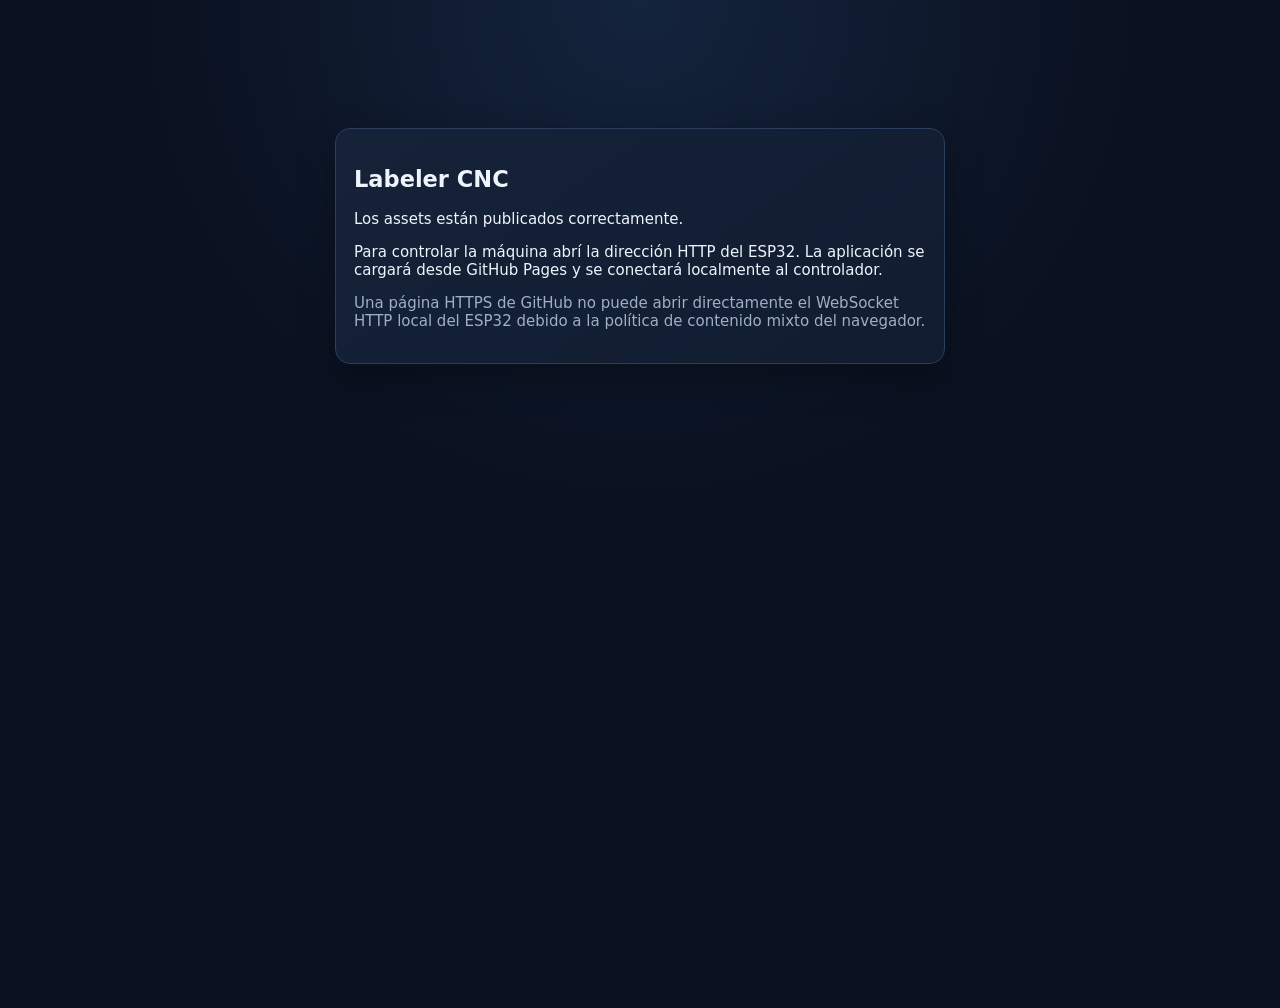
==== github-pages/index.html @ 478ea816 "Initial ESP32 labeler firmware and web interface" ====
<!doctype html>
<html lang="es">
<head>
  <meta charset="utf-8">
  <meta name="viewport" content="width=device-width,initial-scale=1">
  <title>Labeler CNC</title>
  <link rel="stylesheet" href="app.css">
</head>
<body>
  <main class="landing">
    <section class="panel">
      <h1>Labeler CNC</h1>
      <p>Los assets están publicados correctamente.</p>
      <p>Para controlar la máquina abrí la dirección HTTP del ESP32. La aplicación se cargará desde GitHub Pages y se conectará localmente al controlador.</p>
      <p class="muted">Una página HTTPS de GitHub no puede abrir directamente el WebSocket HTTP local del ESP32 debido a la política de contenido mixto del navegador.</p>
    </section>
  </main>
</body>
</html>
---- github-pages/app.css ----
:root{color-scheme:dark;--bg:#0a1120;--panel:#152238;--panel2:#1b2b45;--text:#eef4fb;--muted:#9eafc6;--green:#38cf8a;--red:#ef6b70;--amber:#f2bd5a;--line:#2c3e5d}
*{box-sizing:border-box}body{margin:0;background:radial-gradient(circle at top,#14243d 0,var(--bg) 42%);color:var(--text);font:15px system-ui,-apple-system,Segoe UI,sans-serif;min-height:100vh}
button,input,select,textarea{font:inherit}.shell{max-width:1180px;margin:auto;padding:22px}.topbar{display:flex;align-items:center;justify-content:space-between;gap:16px;margin-bottom:18px}.topbar h1{margin:0;font-size:1.55rem}.connection{display:flex;align-items:center;gap:9px}.dot{width:10px;height:10px;border-radius:50%;background:var(--red);box-shadow:0 0 12px currentColor}.dot.online{background:var(--green)}
.layout{display:grid;grid-template-columns:minmax(300px,1fr) minmax(320px,1.15fr);gap:16px}.panel{background:linear-gradient(145deg,var(--panel),#111c30);border:1px solid var(--line);border-radius:15px;padding:18px;box-shadow:0 14px 38px #0005}.panel h2{font-size:1.05rem;margin:0 0 14px}.wide{grid-column:1/-1}.fields{display:grid;grid-template-columns:repeat(2,1fr);gap:12px}.field label{display:block;color:var(--muted);font-size:.84rem;margin:0 0 5px}.field input,.field select,textarea{width:100%;border:1px solid var(--line);background:#0e192b;color:var(--text);border-radius:8px;padding:10px;outline:none}.field input:focus,textarea:focus{border-color:var(--green)}
.actions{display:flex;flex-wrap:wrap;gap:9px;margin-top:14px}button{border:0;border-radius:8px;padding:10px 14px;background:var(--green);color:#07160f;font-weight:700;cursor:pointer}button.secondary{background:#30425f;color:var(--text)}button.warn{background:var(--amber);color:#211703}button.danger{background:var(--red);color:#210809}button:disabled{opacity:.45;cursor:not-allowed}.status-grid{display:grid;grid-template-columns:repeat(4,1fr);gap:9px}.metric{background:var(--panel2);padding:12px;border-radius:9px}.metric span{display:block;color:var(--muted);font-size:.77rem}.metric strong{display:block;font-size:1.15rem;margin-top:4px}.state-idle{color:var(--green)}.state-run{color:var(--amber)}
textarea{min-height:215px;resize:vertical;font-family:ui-monospace,SFMono-Regular,Consolas,monospace;line-height:1.45}.progress{height:8px;background:#0b1525;border-radius:20px;overflow:hidden;margin-top:12px}.progress>div{height:100%;width:0;background:var(--green);transition:width .2s}.console{height:180px;overflow:auto;background:#08111f;border-radius:9px;padding:11px;font:12px/1.45 ui-monospace,monospace;white-space:pre-wrap;color:#afc2dc}.muted{color:var(--muted)}.landing{max-width:650px;margin:12vh auto;padding:20px}
.tabs{display:flex;gap:8px;margin-bottom:16px;border-bottom:1px solid var(--line);padding-bottom:10px}.tabs button{background:transparent;color:var(--muted)}.tabs button.active{background:var(--panel2);color:var(--text)}.tab{display:none}.tab.active{display:block}.field{margin-top:11px}.panel>.field{margin-top:14px}.grow{flex:1;min-width:220px;border:1px solid var(--line);background:#0e192b;color:var(--text);border-radius:8px;padding:10px}.tape-preview{margin:18px auto;width:min(100%,460px);background:#f5e8b8;color:#18202b;border-radius:3px;box-shadow:0 3px 14px #0007;display:flex;flex-direction:column;align-items:center;justify-content:center;padding:7%;font:700 clamp(12px,3vw,24px)/1.15 ui-monospace,monospace;text-align:center;overflow:hidden}.label-info{display:flex;justify-content:space-between;gap:12px;color:var(--muted)}.config-panel{max-width:1000px;margin:auto}.config-grid{display:grid;grid-template-columns:repeat(2,1fr);gap:14px}fieldset{border:1px solid var(--line);border-radius:10px;padding:14px}legend{color:#cbd7e7;padding:0 6px}
@media(max-width:780px){.layout{grid-template-columns:1fr}.wide{grid-column:auto}.status-grid{grid-template-columns:repeat(2,1fr)}.fields{grid-template-columns:1fr}.topbar{align-items:flex-start;flex-direction:column}}
@media(max-width:650px){.config-grid{grid-template-columns:1fr}.tabs{overflow:auto}.tabs button{white-space:nowrap}.label-info{flex-direction:column}}
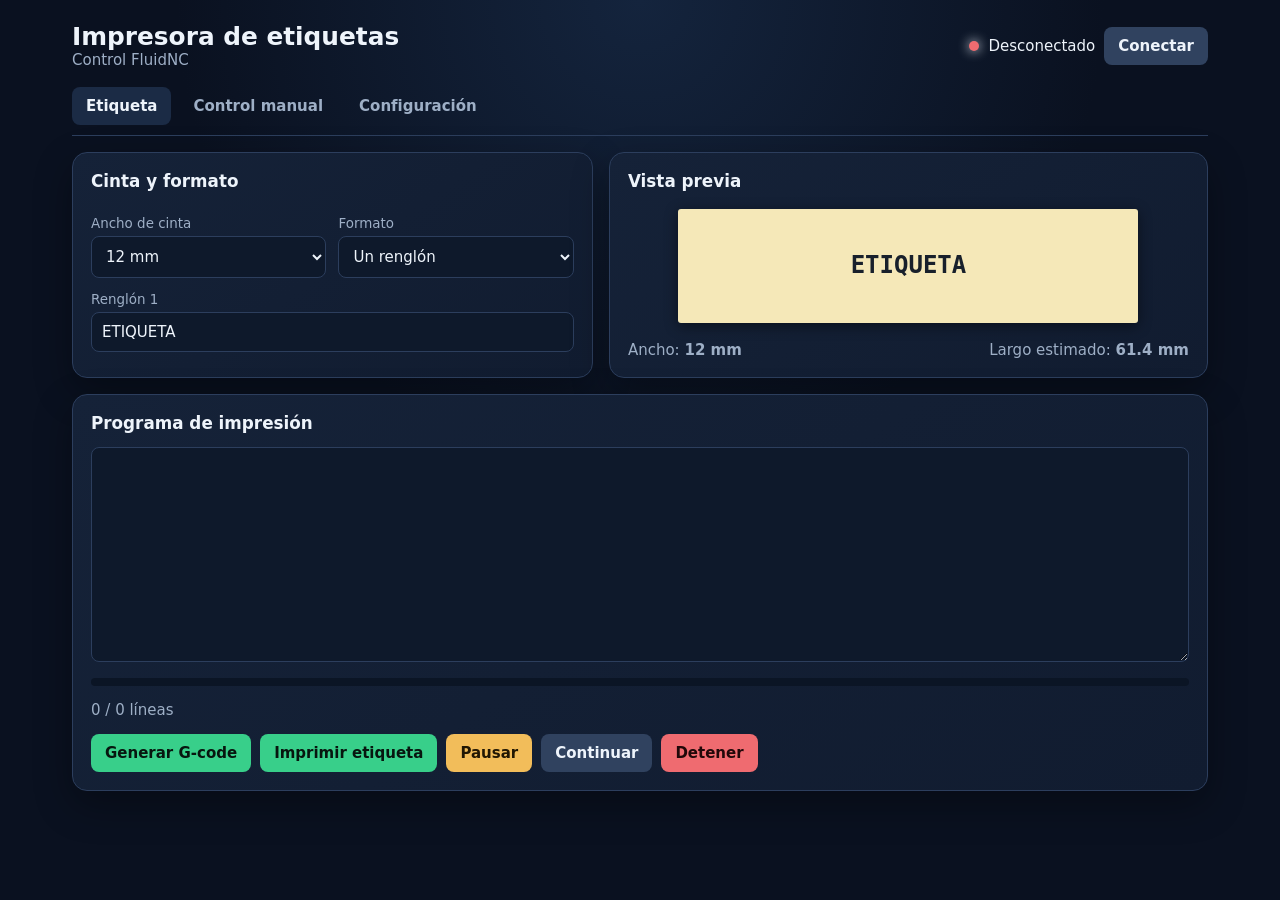
==== commit 4d82c0a8: "Connect GitHub Pages to local labeler controller" ====
--- a/github-pages/index.html
+++ b/github-pages/index.html
@@ -7,14 +7,7 @@
   <link rel="stylesheet" href="app.css">
 </head>
 <body>
-  <main class="landing">
-    <section class="panel">
-      <h1>Labeler CNC</h1>
-      <p>Los assets están publicados correctamente.</p>
-      <p>Para controlar la máquina abrí la dirección HTTP del ESP32. La aplicación se cargará desde GitHub Pages y se conectará localmente al controlador.</p>
-      <p class="muted">Una página HTTPS de GitHub no puede abrir directamente el WebSocket HTTP local del ESP32 debido a la política de contenido mixto del navegador.</p>
-    </section>
-  </main>
+  <main class="landing"><section class="panel"><h1>Labeler CNC</h1><p>Buscando <code>labeler.local</code> en la red...</p></section></main>
+  <script src="app.js"></script>
 </body>
 </html>
-
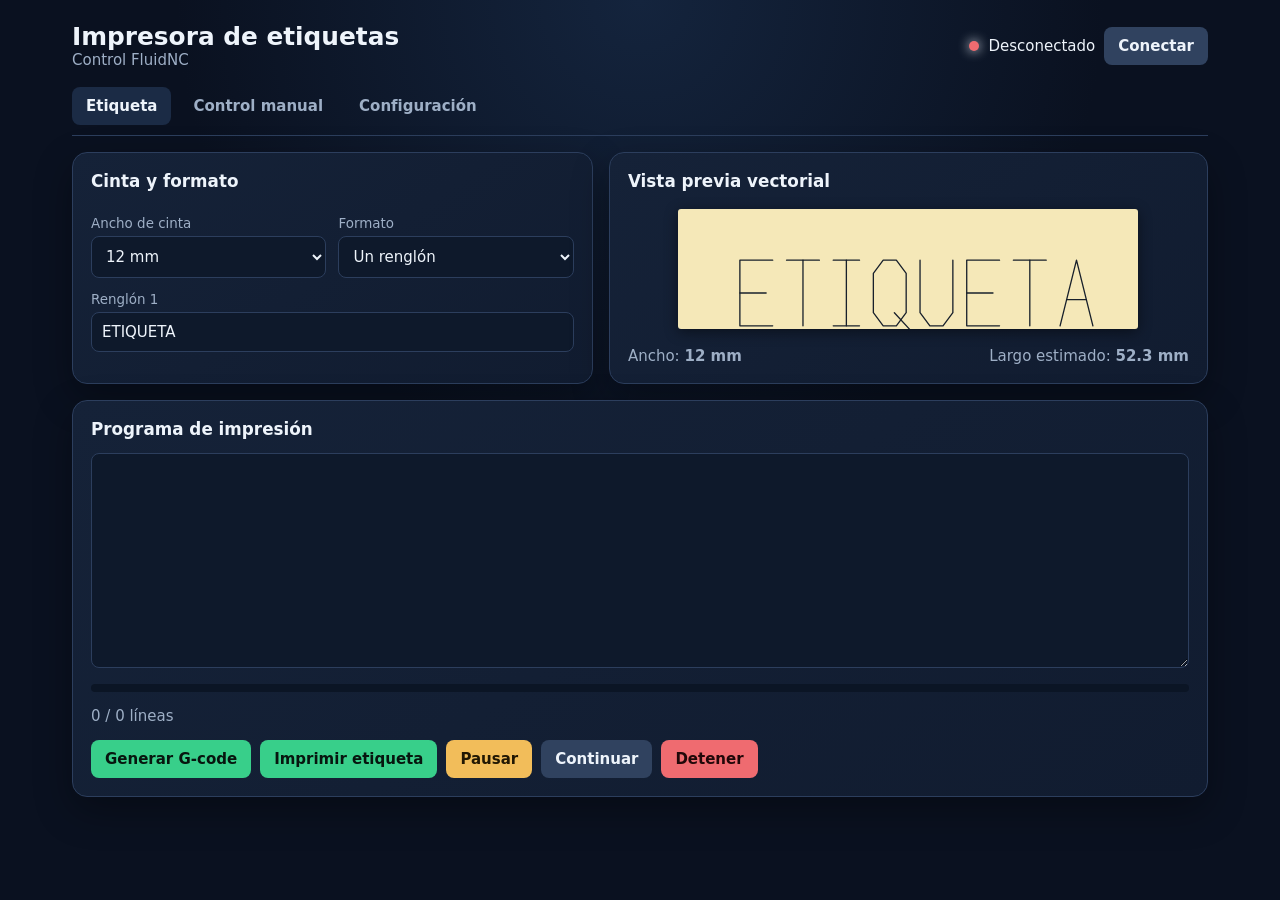
==== commit 87e1cecc: "Generate labels with vector stroke fonts" ====
--- a/github-pages/index.html
+++ b/github-pages/index.html
@@ -8,6 +8,7 @@
 </head>
 <body>
   <main class="landing"><section class="panel"><h1>Labeler CNC</h1><p>Buscando <code>labeler.local</code> en la red...</p></section></main>
+  <script src="vector-font.js"></script>
   <script src="app.js"></script>
 </body>
 </html>
--- a/github-pages/app.css
+++ b/github-pages/app.css
@@ -2,8 +2,8 @@
 *{box-sizing:border-box}body{margin:0;background:radial-gradient(circle at top,#14243d 0,var(--bg) 42%);color:var(--text);font:15px system-ui,-apple-system,Segoe UI,sans-serif;min-height:100vh}
 button,input,select,textarea{font:inherit}.shell{max-width:1180px;margin:auto;padding:22px}.topbar{display:flex;align-items:center;justify-content:space-between;gap:16px;margin-bottom:18px}.topbar h1{margin:0;font-size:1.55rem}.connection{display:flex;align-items:center;gap:9px}.dot{width:10px;height:10px;border-radius:50%;background:var(--red);box-shadow:0 0 12px currentColor}.dot.online{background:var(--green)}
 .layout{display:grid;grid-template-columns:minmax(300px,1fr) minmax(320px,1.15fr);gap:16px}.panel{background:linear-gradient(145deg,var(--panel),#111c30);border:1px solid var(--line);border-radius:15px;padding:18px;box-shadow:0 14px 38px #0005}.panel h2{font-size:1.05rem;margin:0 0 14px}.wide{grid-column:1/-1}.fields{display:grid;grid-template-columns:repeat(2,1fr);gap:12px}.field label{display:block;color:var(--muted);font-size:.84rem;margin:0 0 5px}.field input,.field select,textarea{width:100%;border:1px solid var(--line);background:#0e192b;color:var(--text);border-radius:8px;padding:10px;outline:none}.field input:focus,textarea:focus{border-color:var(--green)}
-.actions{display:flex;flex-wrap:wrap;gap:9px;margin-top:14px}button{border:0;border-radius:8px;padding:10px 14px;background:var(--green);color:#07160f;font-weight:700;cursor:pointer}button.secondary{background:#30425f;color:var(--text)}button.warn{background:var(--amber);color:#211703}button.danger{background:var(--red);color:#210809}button:disabled{opacity:.45;cursor:not-allowed}.status-grid{display:grid;grid-template-columns:repeat(4,1fr);gap:9px}.metric{background:var(--panel2);padding:12px;border-radius:9px}.metric span{display:block;color:var(--muted);font-size:.77rem}.metric strong{display:block;font-size:1.15rem;margin-top:4px}.state-idle{color:var(--green)}.state-run{color:var(--amber)}
+.actions{display:flex;flex-wrap:wrap;gap:9px;margin-top:14px}.stepper-jog button{flex:1 1 74px;padding-inline:9px}button{border:0;border-radius:8px;padding:10px 14px;background:var(--green);color:#07160f;font-weight:700;cursor:pointer}button.secondary{background:#30425f;color:var(--text)}button.warn{background:var(--amber);color:#211703}button.danger{background:var(--red);color:#210809}button:disabled{opacity:.45;cursor:not-allowed}.status-grid{display:grid;grid-template-columns:repeat(4,1fr);gap:9px}.metric{background:var(--panel2);padding:12px;border-radius:9px}.metric span{display:block;color:var(--muted);font-size:.77rem}.metric strong{display:block;font-size:1.15rem;margin-top:4px}.state-idle{color:var(--green)}.state-run{color:var(--amber)}
 textarea{min-height:215px;resize:vertical;font-family:ui-monospace,SFMono-Regular,Consolas,monospace;line-height:1.45}.progress{height:8px;background:#0b1525;border-radius:20px;overflow:hidden;margin-top:12px}.progress>div{height:100%;width:0;background:var(--green);transition:width .2s}.console{height:180px;overflow:auto;background:#08111f;border-radius:9px;padding:11px;font:12px/1.45 ui-monospace,monospace;white-space:pre-wrap;color:#afc2dc}.muted{color:var(--muted)}.landing{max-width:650px;margin:12vh auto;padding:20px}
-.tabs{display:flex;gap:8px;margin-bottom:16px;border-bottom:1px solid var(--line);padding-bottom:10px}.tabs button{background:transparent;color:var(--muted)}.tabs button.active{background:var(--panel2);color:var(--text)}.tab{display:none}.tab.active{display:block}.field{margin-top:11px}.panel>.field{margin-top:14px}.grow{flex:1;min-width:220px;border:1px solid var(--line);background:#0e192b;color:var(--text);border-radius:8px;padding:10px}.tape-preview{margin:18px auto;width:min(100%,460px);background:#f5e8b8;color:#18202b;border-radius:3px;box-shadow:0 3px 14px #0007;display:flex;flex-direction:column;align-items:center;justify-content:center;padding:7%;font:700 clamp(12px,3vw,24px)/1.15 ui-monospace,monospace;text-align:center;overflow:hidden}.label-info{display:flex;justify-content:space-between;gap:12px;color:var(--muted)}.config-panel{max-width:1000px;margin:auto}.config-grid{display:grid;grid-template-columns:repeat(2,1fr);gap:14px}fieldset{border:1px solid var(--line);border-radius:10px;padding:14px}legend{color:#cbd7e7;padding:0 6px}
+.tabs{display:flex;gap:8px;margin-bottom:16px;border-bottom:1px solid var(--line);padding-bottom:10px}.tabs button{background:transparent;color:var(--muted)}.tabs button.active{background:var(--panel2);color:var(--text)}.tab{display:none}.tab.active{display:block}.field{margin-top:11px}.panel>.field{margin-top:14px}.grow{flex:1;min-width:220px;border:1px solid var(--line);background:#0e192b;color:var(--text);border-radius:8px;padding:10px}.tape-preview{margin:18px auto;width:min(100%,460px);min-height:120px;background:#f5e8b8;border-radius:3px;box-shadow:0 3px 14px #0007;padding:7%;overflow:hidden}.tape-preview svg{display:block;width:100%;height:100%;min-height:90px}.tape-preview polyline{fill:none;stroke:#18202b;stroke-width:.18;stroke-linecap:round;stroke-linejoin:round}.label-info{display:flex;justify-content:space-between;gap:12px;color:var(--muted)}.config-panel{max-width:1000px;margin:auto}.config-grid{display:grid;grid-template-columns:repeat(2,1fr);gap:14px}fieldset{border:1px solid var(--line);border-radius:10px;padding:14px}legend{color:#cbd7e7;padding:0 6px}
 @media(max-width:780px){.layout{grid-template-columns:1fr}.wide{grid-column:auto}.status-grid{grid-template-columns:repeat(2,1fr)}.fields{grid-template-columns:1fr}.topbar{align-items:flex-start;flex-direction:column}}
 @media(max-width:650px){.config-grid{grid-template-columns:1fr}.tabs{overflow:auto}.tabs button{white-space:nowrap}.label-info{flex-direction:column}}
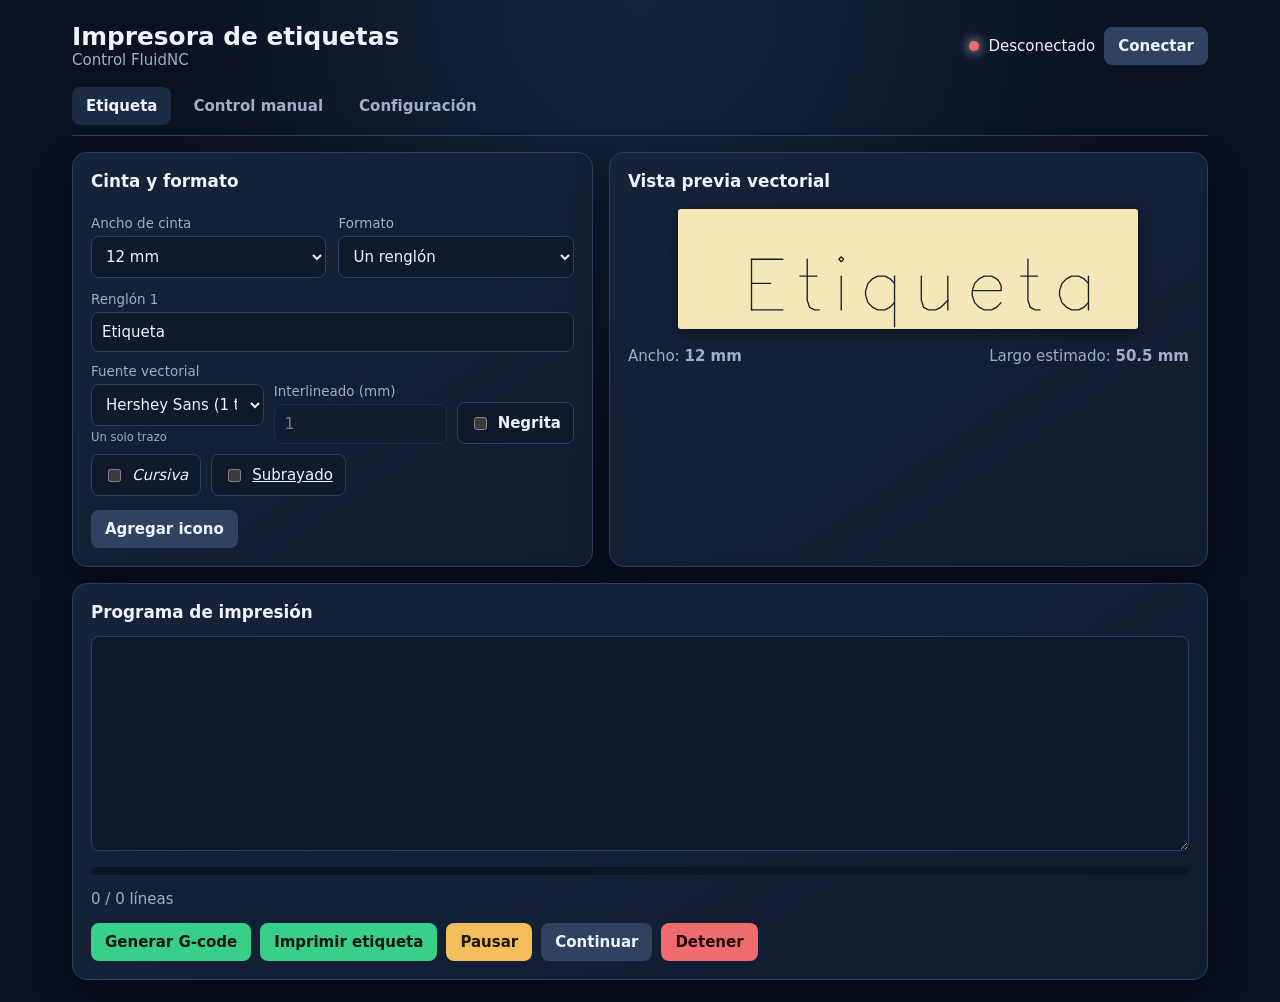
==== commit 90062dcb: "Add Google outline fonts and Material Symbols" ====
--- a/github-pages/index.html
+++ b/github-pages/index.html
@@ -9,6 +9,8 @@
 <body>
   <main class="landing"><section class="panel"><h1>Labeler CNC</h1><p>Buscando <code>labeler.local</code> en la red...</p></section></main>
   <script src="vector-font.js"></script>
+  <script src="vendor/opentype/opentype.min.js"></script>
+  <script src="outline-fonts.js"></script>
   <script src="app.js"></script>
 </body>
 </html>
--- a/github-pages/app.css
+++ b/github-pages/app.css
@@ -5,5 +5,7 @@
 .actions{display:flex;flex-wrap:wrap;gap:9px;margin-top:14px}.stepper-jog button{flex:1 1 74px;padding-inline:9px}button{border:0;border-radius:8px;padding:10px 14px;background:var(--green);color:#07160f;font-weight:700;cursor:pointer}button.secondary{background:#30425f;color:var(--text)}button.warn{background:var(--amber);color:#211703}button.danger{background:var(--red);color:#210809}button:disabled{opacity:.45;cursor:not-allowed}.status-grid{display:grid;grid-template-columns:repeat(4,1fr);gap:9px}.metric{background:var(--panel2);padding:12px;border-radius:9px}.metric span{display:block;color:var(--muted);font-size:.77rem}.metric strong{display:block;font-size:1.15rem;margin-top:4px}.state-idle{color:var(--green)}.state-run{color:var(--amber)}
 textarea{min-height:215px;resize:vertical;font-family:ui-monospace,SFMono-Regular,Consolas,monospace;line-height:1.45}.progress{height:8px;background:#0b1525;border-radius:20px;overflow:hidden;margin-top:12px}.progress>div{height:100%;width:0;background:var(--green);transition:width .2s}.console{height:180px;overflow:auto;background:#08111f;border-radius:9px;padding:11px;font:12px/1.45 ui-monospace,monospace;white-space:pre-wrap;color:#afc2dc}.muted{color:var(--muted)}.landing{max-width:650px;margin:12vh auto;padding:20px}
 .tabs{display:flex;gap:8px;margin-bottom:16px;border-bottom:1px solid var(--line);padding-bottom:10px}.tabs button{background:transparent;color:var(--muted)}.tabs button.active{background:var(--panel2);color:var(--text)}.tab{display:none}.tab.active{display:block}.field{margin-top:11px}.panel>.field{margin-top:14px}.grow{flex:1;min-width:220px;border:1px solid var(--line);background:#0e192b;color:var(--text);border-radius:8px;padding:10px}.tape-preview{margin:18px auto;width:min(100%,460px);min-height:120px;background:#f5e8b8;border-radius:3px;box-shadow:0 3px 14px #0007;padding:7%;overflow:hidden}.tape-preview svg{display:block;width:100%;height:100%;min-height:90px}.tape-preview polyline{fill:none;stroke:#18202b;stroke-width:.18;stroke-linecap:round;stroke-linejoin:round}.label-info{display:flex;justify-content:space-between;gap:12px;color:var(--muted)}.config-panel{max-width:1000px;margin:auto}.config-grid{display:grid;grid-template-columns:repeat(2,1fr);gap:14px}fieldset{border:1px solid var(--line);border-radius:10px;padding:14px}legend{color:#cbd7e7;padding:0 6px}
+.label-formatting{display:flex;align-items:end;flex-wrap:wrap;gap:10px;margin-top:12px}.label-formatting>.field{min-width:150px;flex:1;margin:0}.format-option{display:flex;align-items:center;gap:8px;min-height:42px;padding:9px 12px;background:#0e192b;border:1px solid var(--line);border-radius:8px;cursor:pointer}.format-option:has(input:checked){border-color:var(--green);background:#15352e}.format-option input{width:auto;accent-color:var(--green)}.field input:disabled{opacity:.45;cursor:not-allowed}
+.icon-picker{margin-top:12px;padding:12px;background:#0b1628;border:1px solid var(--line);border-radius:10px}.icon-picker-head{display:flex;gap:8px}.icon-results{display:grid;grid-template-columns:repeat(auto-fill,minmax(92px,1fr));gap:7px;max-height:360px;overflow:auto}.icon-choice{display:flex;min-width:0;flex-direction:column;align-items:center;gap:5px;padding:8px;background:#1d304d;color:var(--text);font-size:.7rem;font-weight:500}.icon-choice:hover{outline:1px solid var(--green)}.icon-choice svg{width:34px;height:34px}.icon-choice polyline{fill:none;stroke:currentColor;stroke-width:.32;stroke-linecap:round;stroke-linejoin:round}.icon-choice span{width:100%;overflow:hidden;text-overflow:ellipsis;white-space:nowrap}.field>span.muted{display:block;margin-top:4px;font-size:.72rem}
 @media(max-width:780px){.layout{grid-template-columns:1fr}.wide{grid-column:auto}.status-grid{grid-template-columns:repeat(2,1fr)}.fields{grid-template-columns:1fr}.topbar{align-items:flex-start;flex-direction:column}}
 @media(max-width:650px){.config-grid{grid-template-columns:1fr}.tabs{overflow:auto}.tabs button{white-space:nowrap}.label-info{flex-direction:column}}
